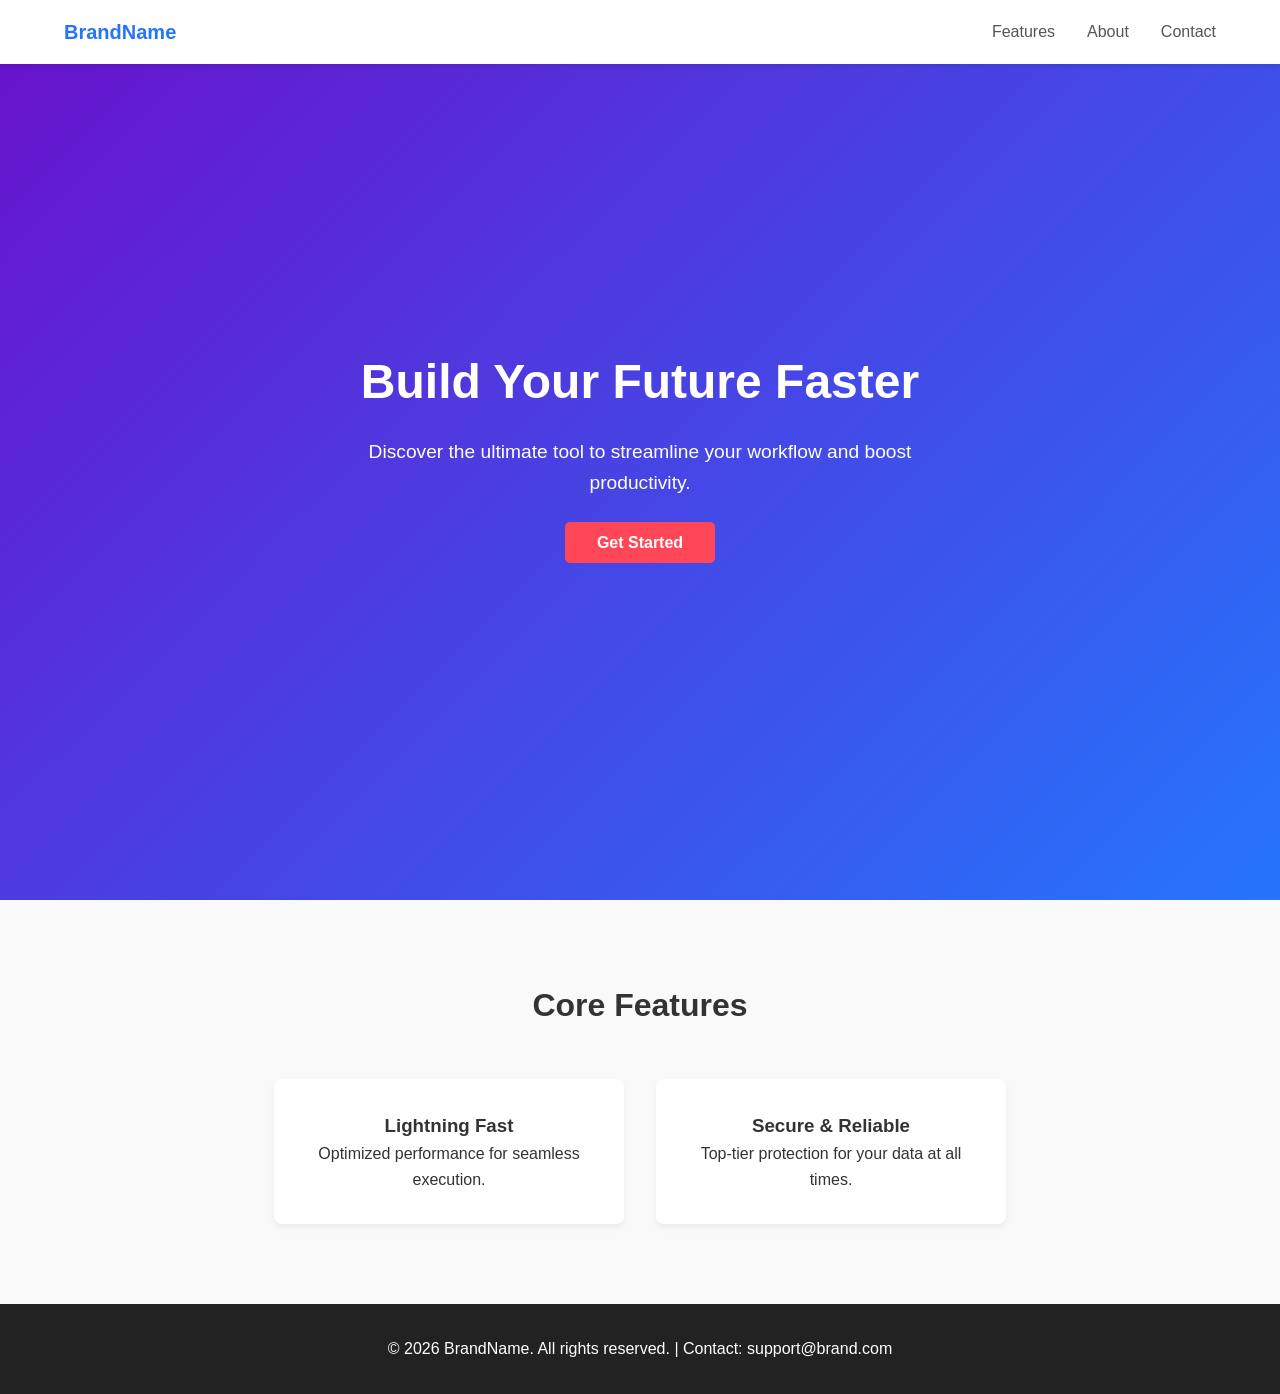
==== WebDev-L1-LandingPage/index.html @ 7dccd15d "Fix folder structure" ====
<!DOCTYPE html>
<html lang="en">
<head>
    <meta charset="UTF-8">
    <meta name="viewport" content="width=device-width, initial-scale=1.0">
    <title>Product Landing Page</title>
    <link rel="stylesheet" href="style.css">
</head>
<body>

    <!-- Sticky Navigation Bar -->
    <header>
        <nav class="navbar">
            <div class="logo">BrandName</div>
            <ul class="nav-links">
                <li><a href="#features">Features</a></li>
                <li><a href="#about">About</a></li>
                <li><a href="#contact">Contact</a></li>
            </ul>
        </nav>
    </header>

    <!-- Hero Section -->
    <section class="hero">
        <div class="hero-content">
            <h1>Build Your Future Faster</h1>
            <p>Discover the ultimate tool to streamline your workflow and boost productivity.</p>
            <a href="#contact" class="cta-btn">Get Started</a>
        </div>
    </section>

    <!-- Features Section -->
    <section id="features" class="content-section">
        <h2>Core Features</h2>
        <div class="feature-grid">
            <div class="feature-card">
                <h3>Lightning Fast</h3>
                <p>Optimized performance for seamless execution.</p>
            </div>
            <div class="feature-card">
                <h3>Secure & Reliable</h3>
                <p>Top-tier protection for your data at all times.</p>
            </div>
        </div>
    </section>

    <!-- Footer -->
    <footer id="contact">
        <p>&copy; 2026 BrandName. All rights reserved. | Contact: support@brand.com</p>
    </footer>

</body>
</html>
---- WebDev-L1-LandingPage/style.css ----
* {
    margin: 0;
    padding: 0;
    box-sizing: border-box;
    font-family: 'Segoe UI', Tahoma, Geneva, Verdana, sans-serif;
}

body {
    line-height: 1.6;
    color: #333;
}

/* Sticky Navbar */
.navbar {
    position: fixed;
    top: 0;
    left: 0;
    width: 100%;
    background: #ffffff;
    display: flex;
    justify-content: space-between;
    align-items: center;
    padding: 1rem 5%;
    box-shadow: 0 2px 5px rgba(0,0,0,0.1);
    z-index: 1000;
}

.logo {
    font-weight: bold;
    font-size: 1.25rem;
    color: #2575fc;
}

.nav-links {
    list-style: none;
    display: flex;
    gap: 2rem;
}

.nav-links a {
    text-decoration: none;
    color: #555;
    font-weight: 500;
}

.nav-links a:hover {
    color: #2575fc;
}

/* Hero Section */
.hero {
    height: 100vh;
    background: linear-gradient(135deg, #6a11cb 0%, #2575fc 100%);
    color: #fff;
    display: flex;
    align-items: center;
    justify-content: center;
    text-align: center;
    padding: 0 1rem;
}

.hero-content h1 {
    font-size: 3rem;
    margin-bottom: 1rem;
}

.hero-content p {
    font-size: 1.2rem;
    margin-bottom: 2rem;
    max-width: 600px;
}

.cta-btn {
    background: #ff4757;
    color: #fff;
    padding: 0.75rem 2rem;
    border-radius: 5px;
    text-decoration: none;
    font-weight: bold;
    transition: background 0.3s;
}

.cta-btn:hover {
    background: #ff6b81;
}

/* Content Section */
.content-section {
    padding: 5rem 10%;
    text-align: center;
    background: #f9f9f9;
}

.content-section h2 {
    font-size: 2rem;
    margin-bottom: 3rem;
}

.feature-grid {
    display: flex;
    gap: 2rem;
    justify-content: center;
    flex-wrap: wrap;
}

.feature-card {
    background: #fff;
    padding: 2rem;
    border-radius: 8px;
    box-shadow: 0 4px 6px rgba(0,0,0,0.05);
    flex: 1;
    min-width: 250px;
    max-width: 350px;
}

/* Footer */
footer {
    background: #222;
    color: #fff;
    text-align: center;
    padding: 2rem;
}
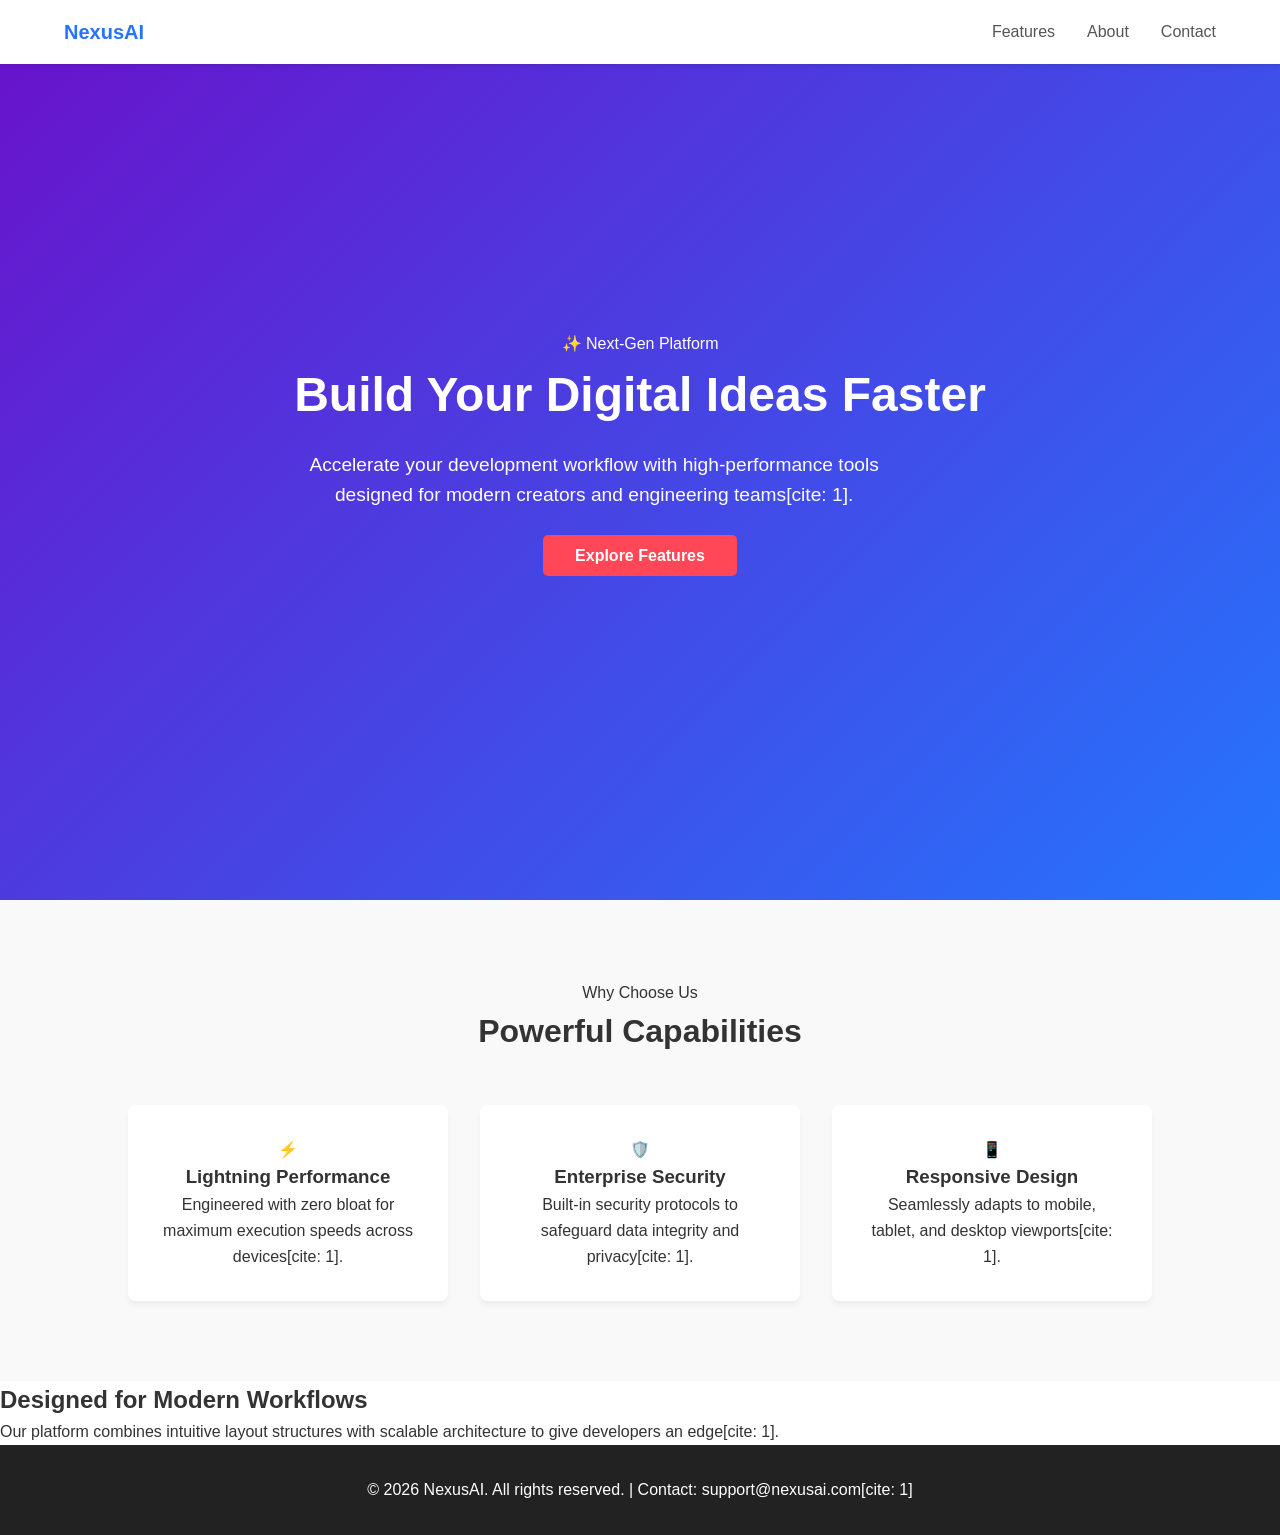
==== commit e470c8e4: "Revise landing page content and branding Updated the title and branding in the landing page. Enhance" ====
--- a/WebDev-L1-LandingPage/index.html
+++ b/WebDev-L1-LandingPage/index.html
@@ -3,15 +3,15 @@
 <head>
     <meta charset="UTF-8">
     <meta name="viewport" content="width=device-width, initial-scale=1.0">
-    <title>Product Landing Page</title>
+    <title>SaaS Product Landing Page</title>
     <link rel="stylesheet" href="style.css">
+    <link href="https://fonts.googleapis.com/css2?family=Poppins:wght@400;500;600;700&display=swap" rel="stylesheet">
 </head>
 <body>
 
-    <!-- Sticky Navigation Bar -->
     <header>
         <nav class="navbar">
-            <div class="logo">BrandName</div>
+            <div class="logo">Nexus<span>AI</span></div>
             <ul class="nav-links">
                 <li><a href="#features">Features</a></li>
                 <li><a href="#about">About</a></li>
@@ -20,33 +20,44 @@
         </nav>
     </header>
 
-    <!-- Hero Section -->
     <section class="hero">
         <div class="hero-content">
-            <h1>Build Your Future Faster</h1>
-            <p>Discover the ultimate tool to streamline your workflow and boost productivity.</p>
-            <a href="#contact" class="cta-btn">Get Started</a>
+            <span class="hero-badge">✨ Next-Gen Platform</span>
+            <h1>Build Your Digital Ideas Faster</h1>
+            <p>Accelerate your development workflow with high-performance tools designed for modern creators and engineering teams[cite: 1].</p>
+            <a href="#features" class="cta-btn">Explore Features</a>
         </div>
     </section>
 
-    <!-- Features Section -->
     <section id="features" class="content-section">
-        <h2>Core Features</h2>
+        <span class="section-badge">Why Choose Us</span>
+        <h2>Powerful Capabilities</h2>
         <div class="feature-grid">
             <div class="feature-card">
-                <h3>Lightning Fast</h3>
-                <p>Optimized performance for seamless execution.</p>
+                <div class="card-icon">⚡</div>
+                <h3>Lightning Performance</h3>
+                <p>Engineered with zero bloat for maximum execution speeds across devices[cite: 1].</p>
             </div>
             <div class="feature-card">
-                <h3>Secure & Reliable</h3>
-                <p>Top-tier protection for your data at all times.</p>
+                <div class="card-icon">🛡️</div>
+                <h3>Enterprise Security</h3>
+                <p>Built-in security protocols to safeguard data integrity and privacy[cite: 1].</p>
+            </div>
+            <div class="feature-card">
+                <div class="card-icon">📱</div>
+                <h3>Responsive Design</h3>
+                <p>Seamlessly adapts to mobile, tablet, and desktop viewports[cite: 1].</p>
             </div>
         </div>
     </section>
 
-    <!-- Footer -->
+    <section id="about" class="about-section">
+        <h2>Designed for Modern Workflows</h2>
+        <p>Our platform combines intuitive layout structures with scalable architecture to give developers an edge[cite: 1].</p>
+    </section>
+
     <footer id="contact">
-        <p>&copy; 2026 BrandName. All rights reserved. | Contact: support@brand.com</p>
+        <p>&copy; 2026 NexusAI. All rights reserved. | Contact: support@nexusai.com[cite: 1]</p>
     </footer>
 
 </body>
